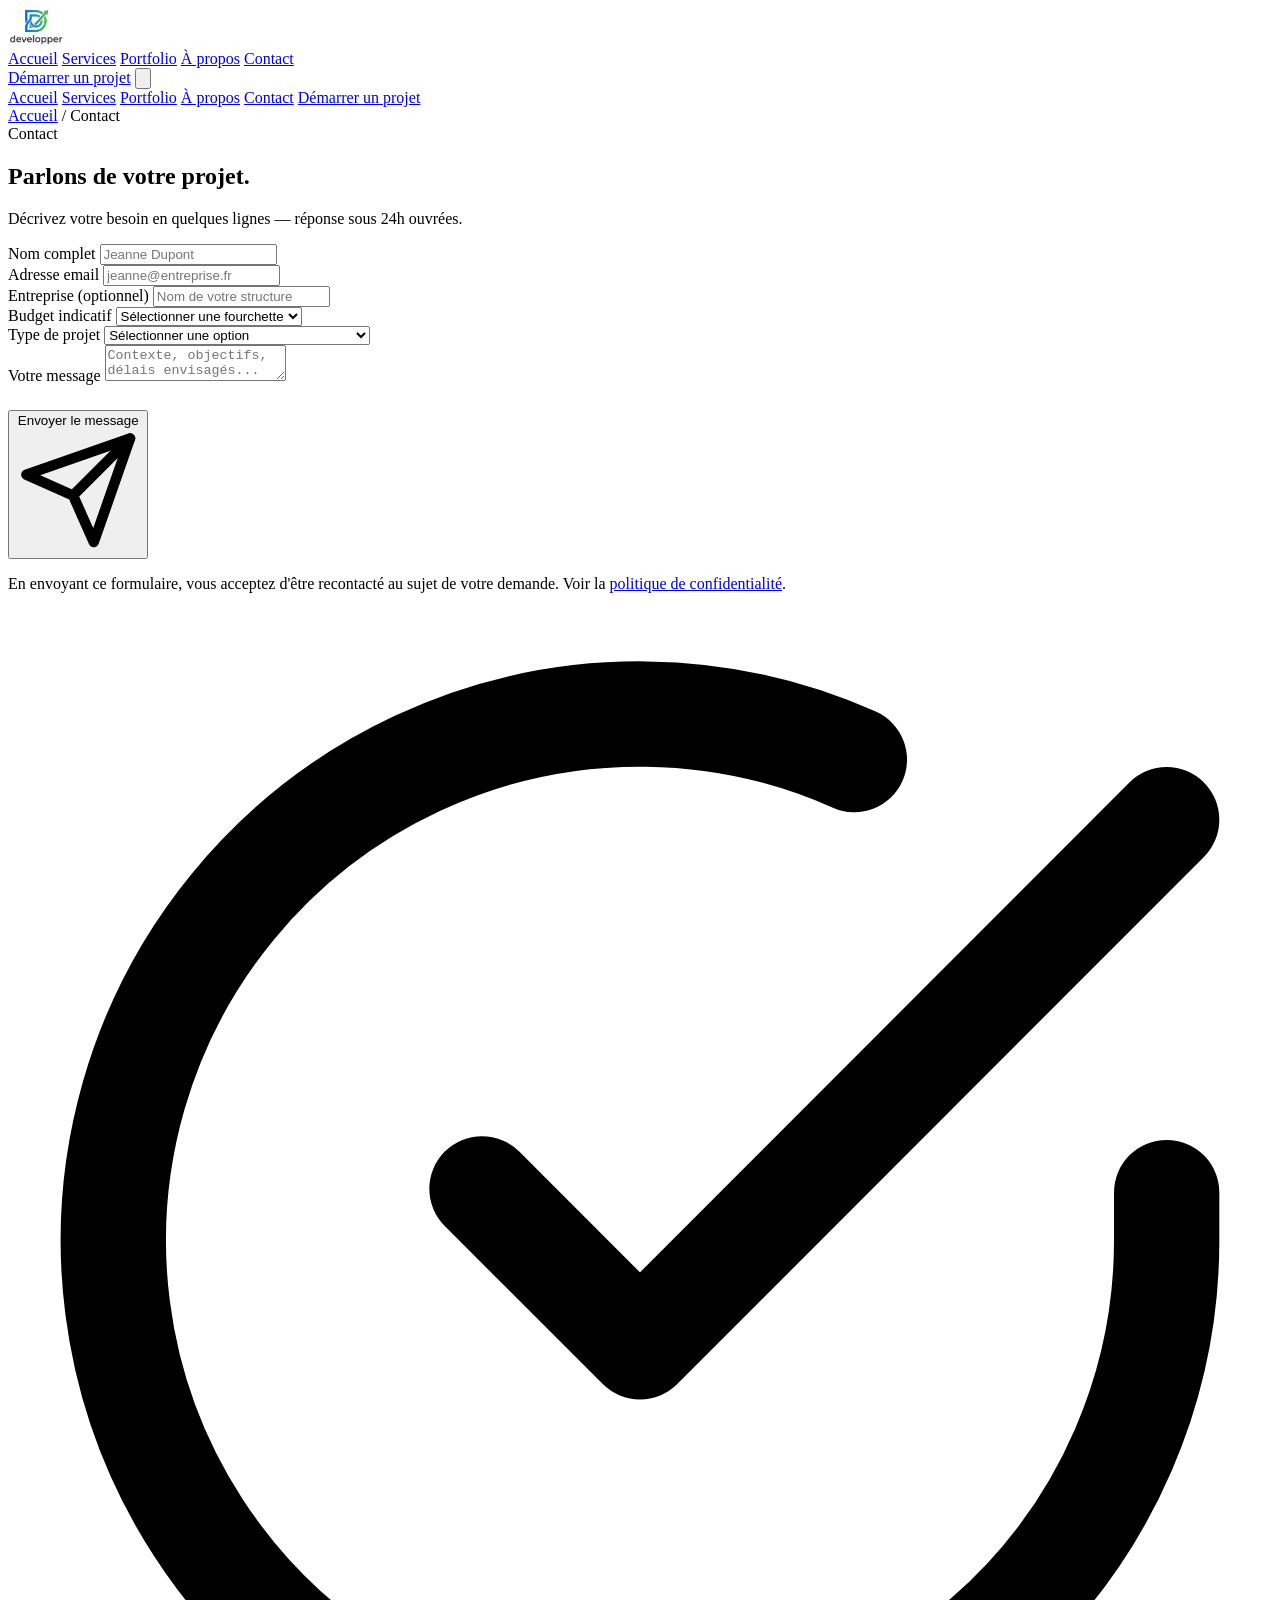
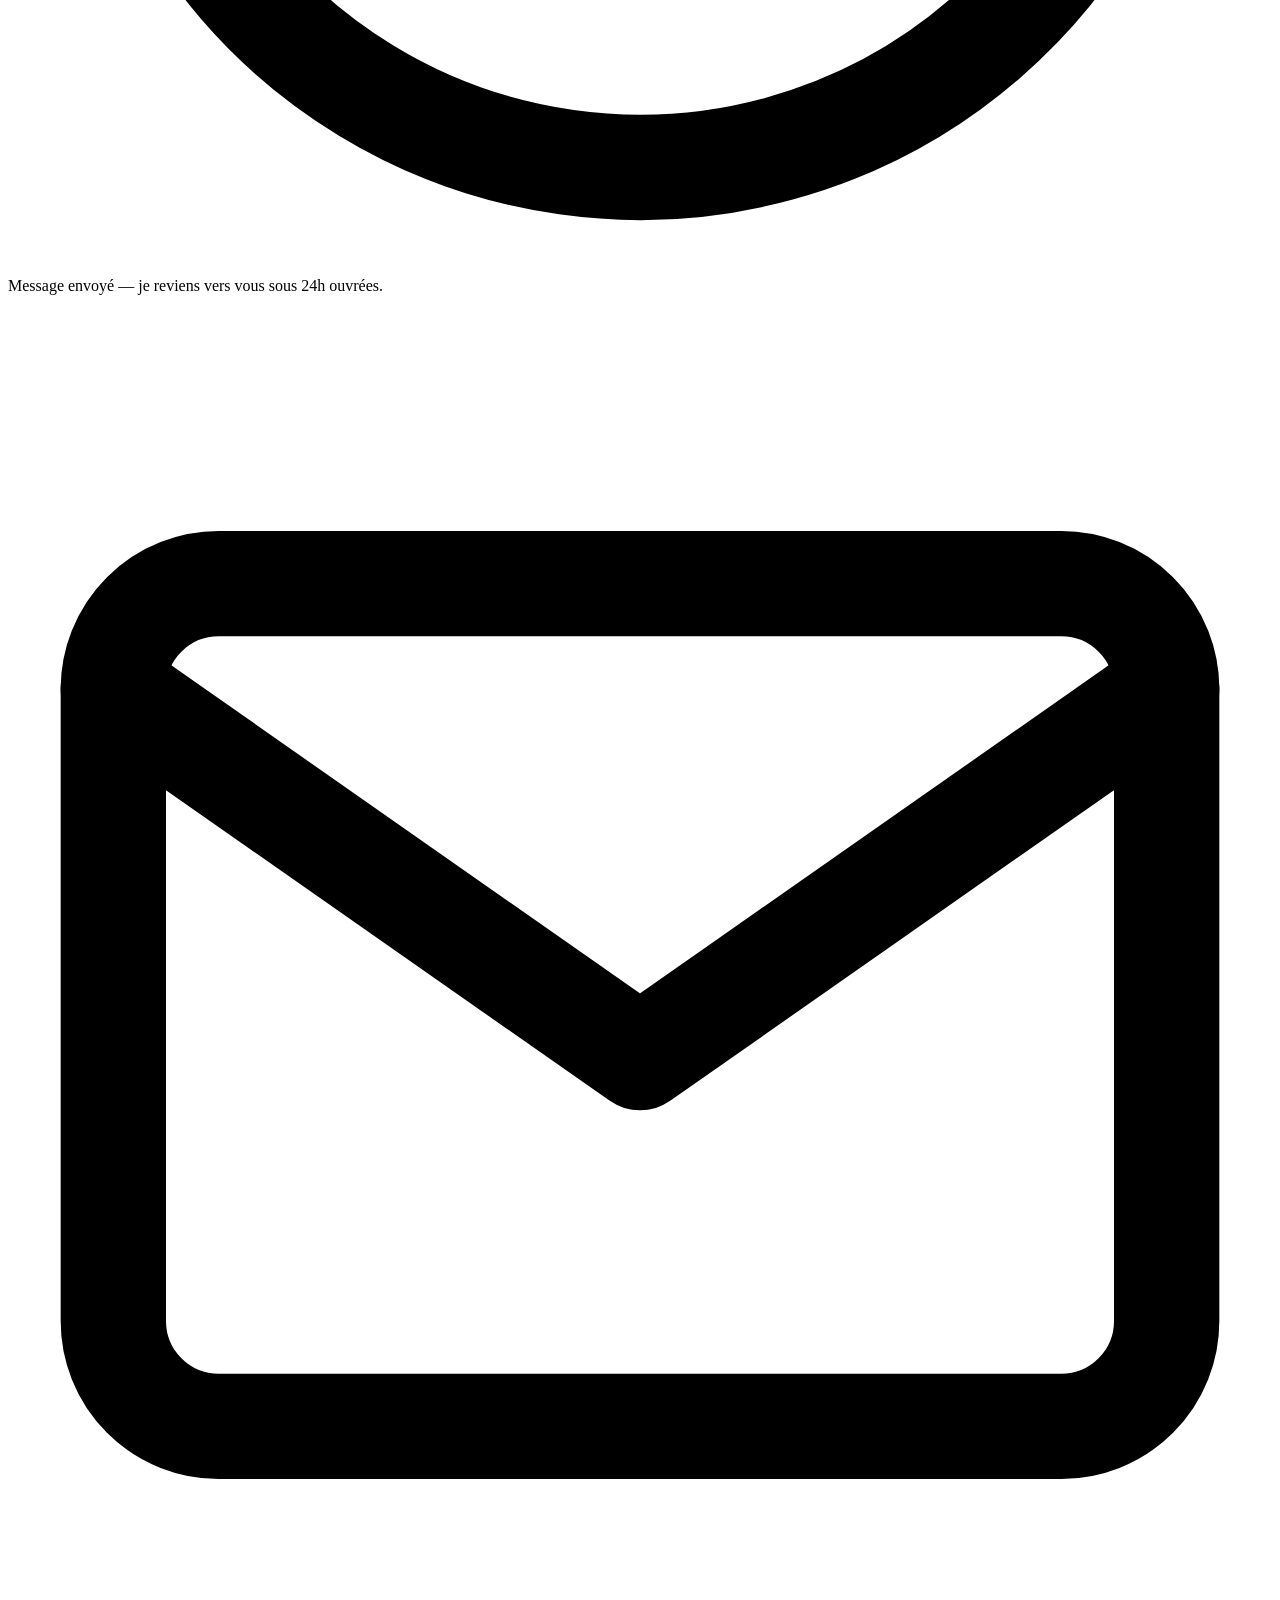
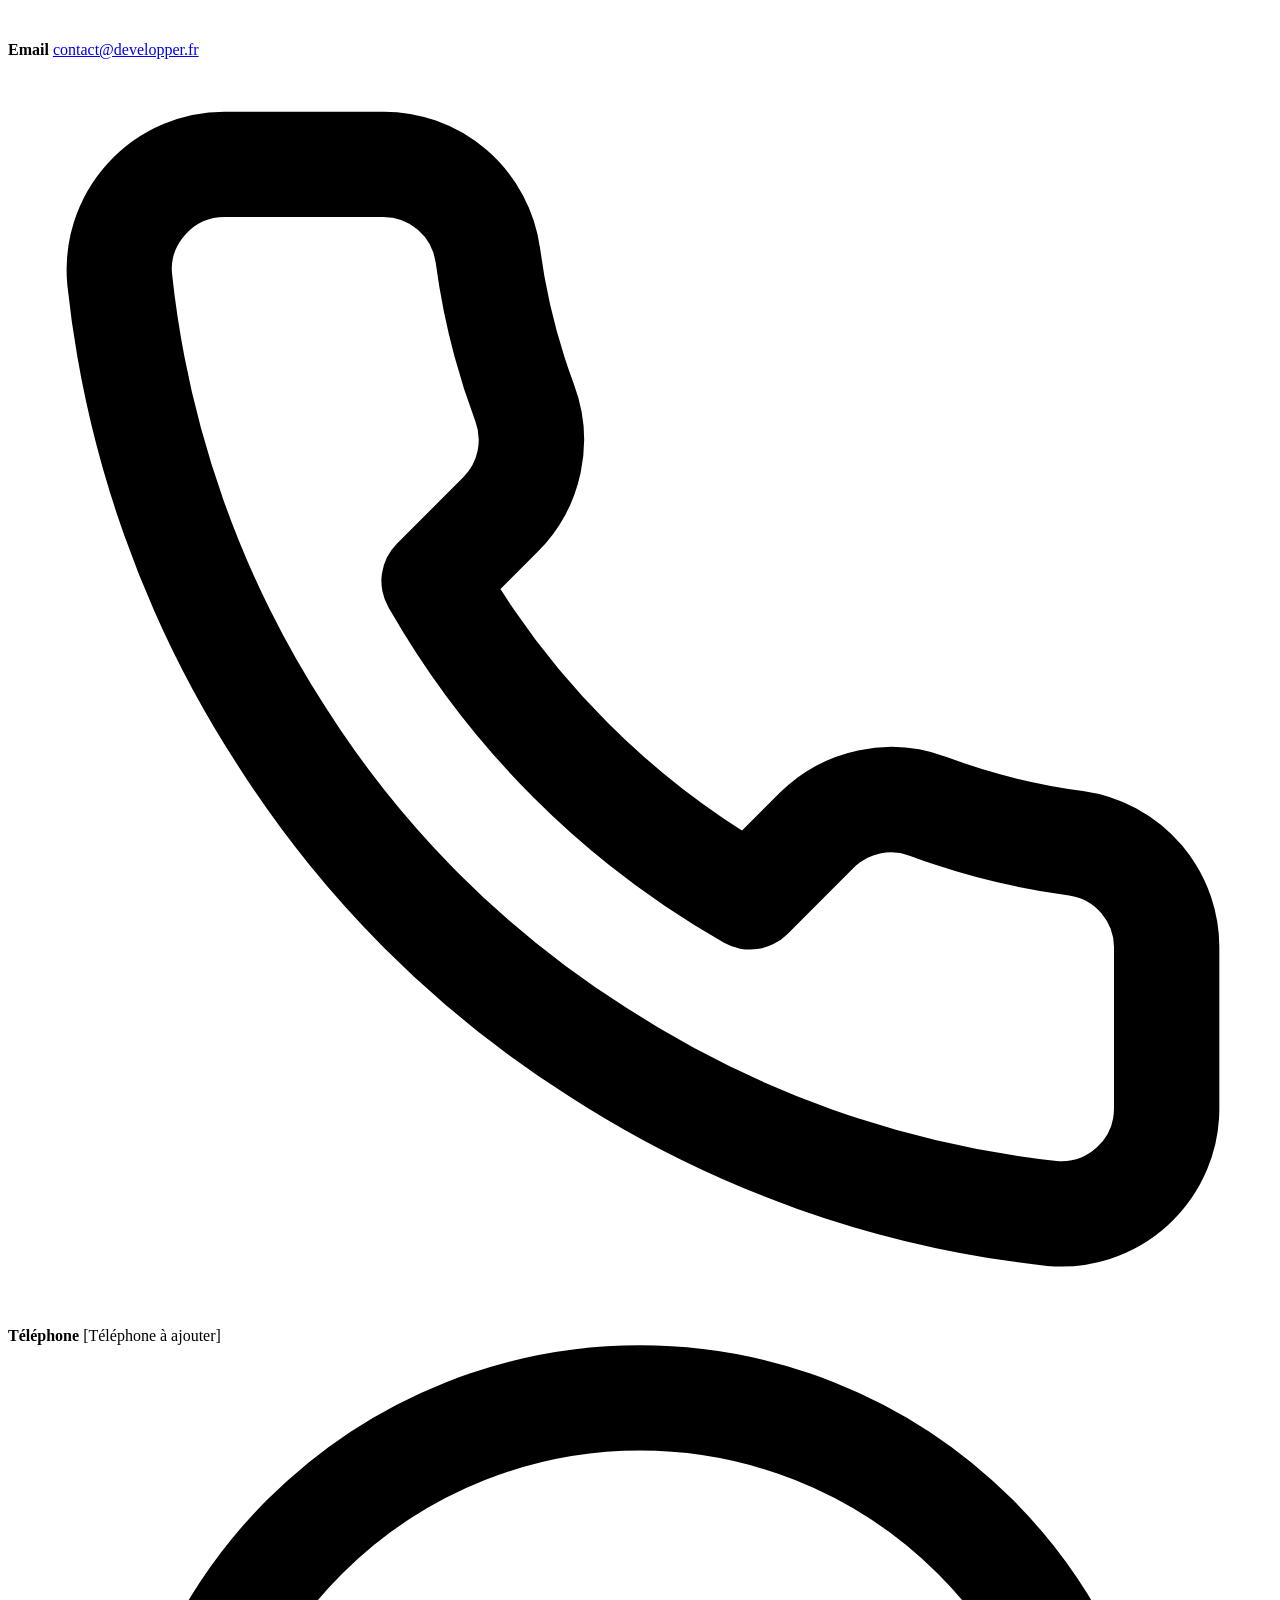
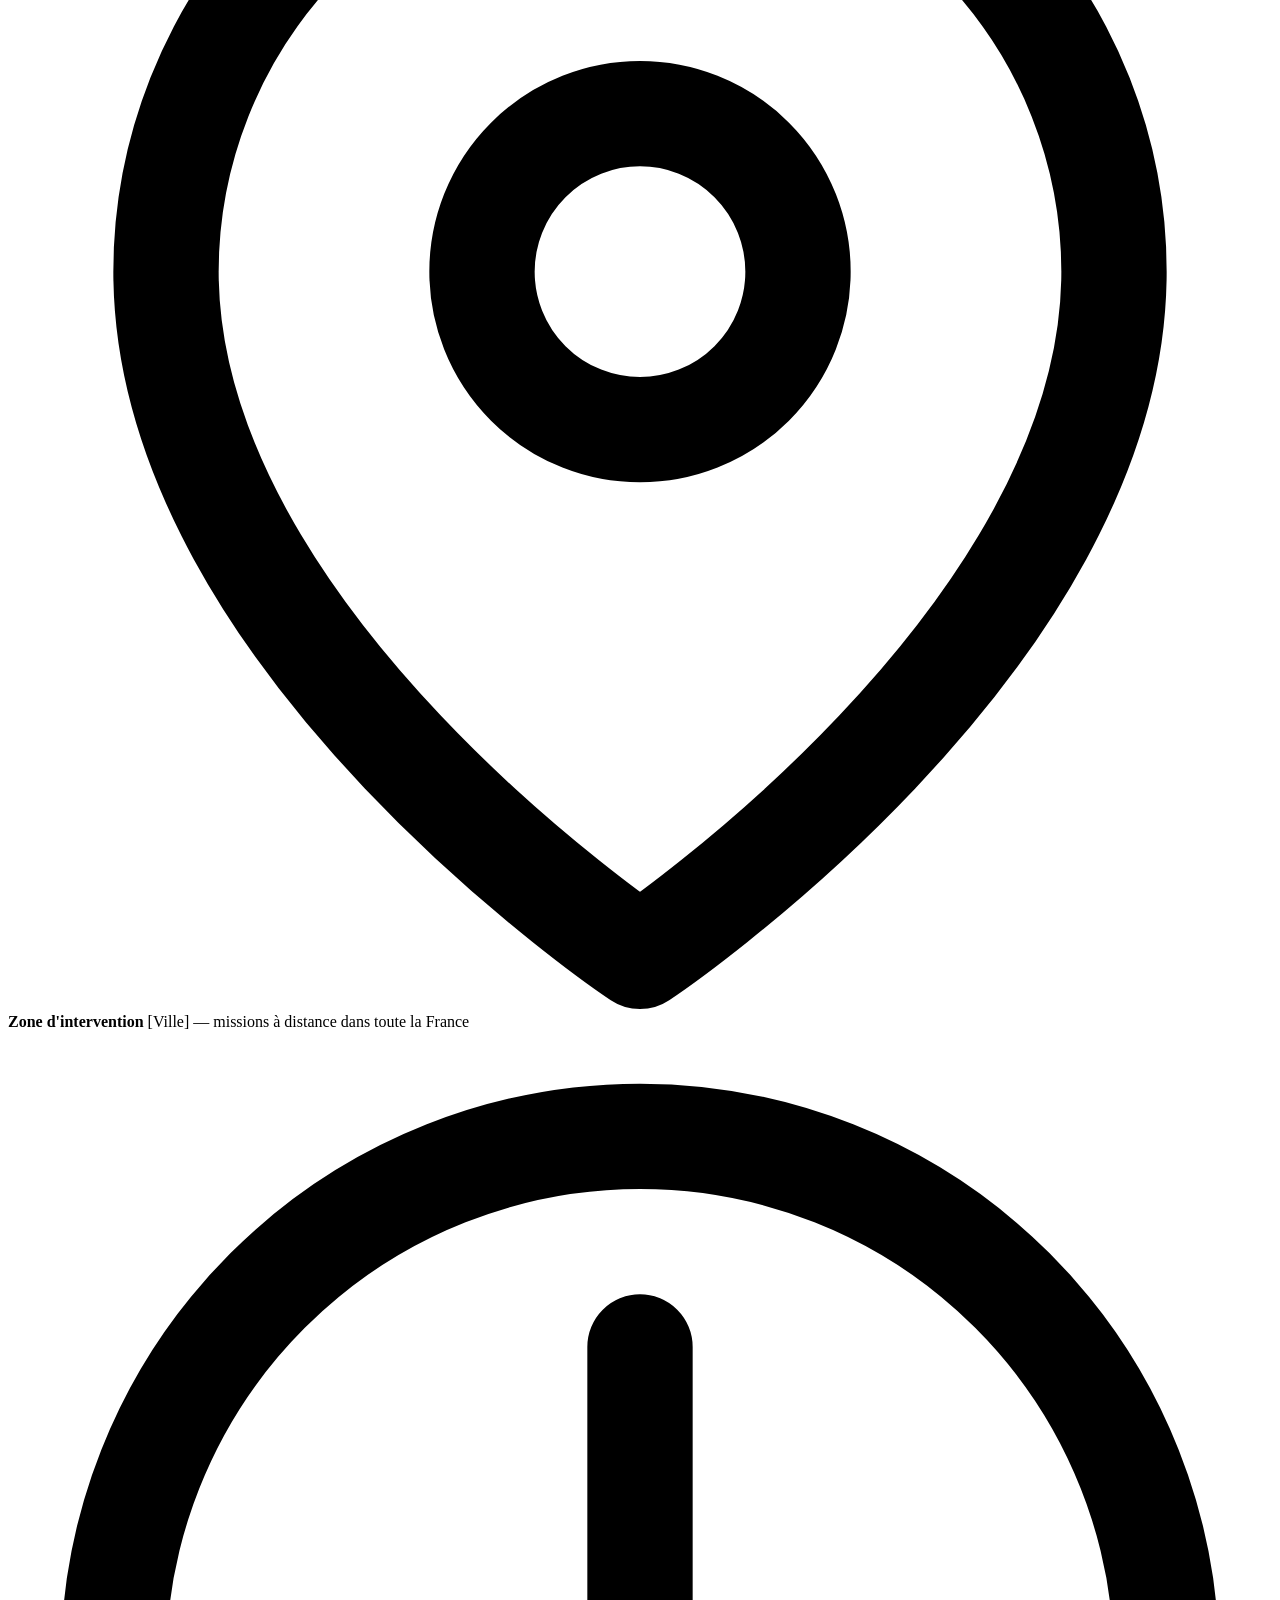
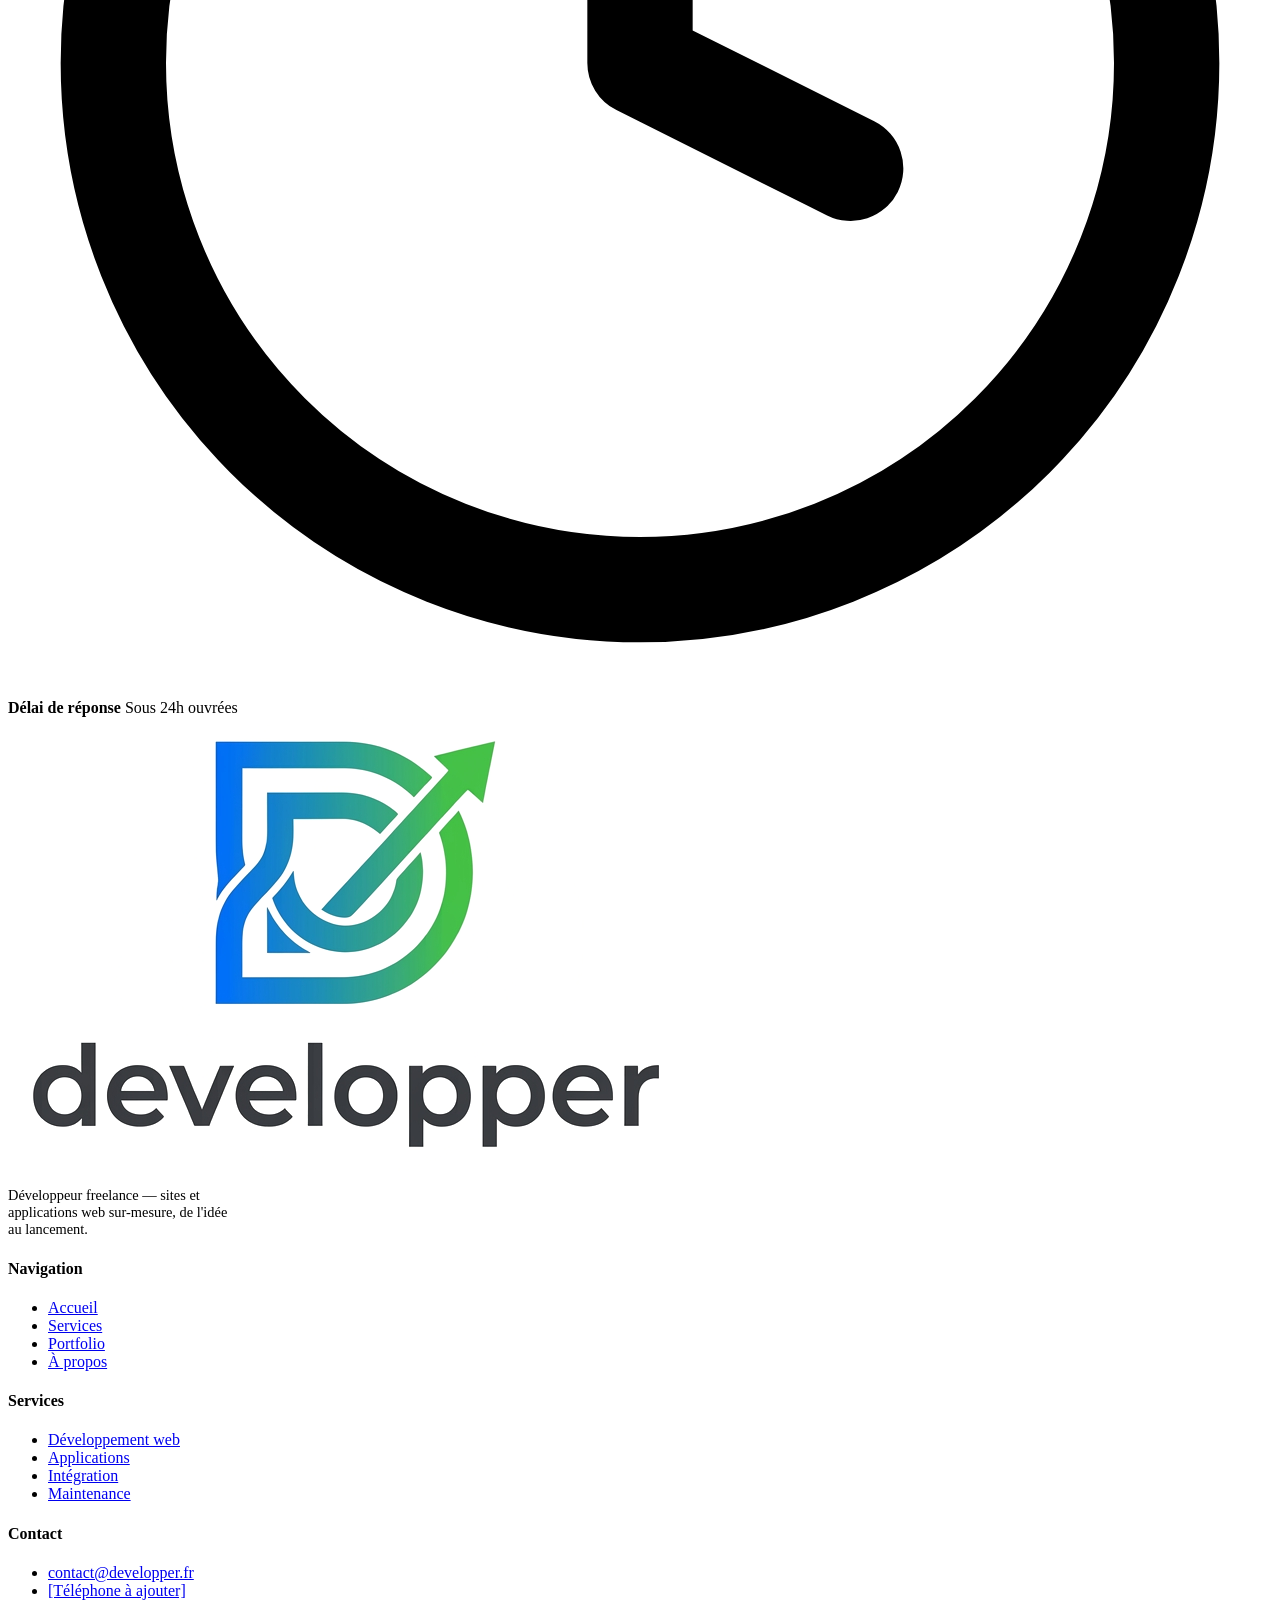
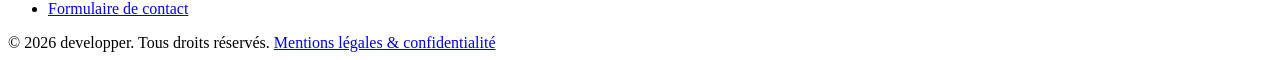
==== contact.html @ 82345ef3 "Add files via upload" ====
<!DOCTYPE html>
<html lang="fr">
<head>
<meta charset="UTF-8">
<meta name="viewport" content="width=device-width, initial-scale=1.0">
<title>Contact — developper</title>
<meta name="description" content="Discutons de votre projet web : formulaire de contact et coordonnées de developper.">
<link rel="icon" type="image/png" href="assets/favicon-32.png">
<link rel="apple-touch-icon" href="assets/favicon-512.png">
<link rel="preconnect" href="https://fonts.googleapis.com">
<link rel="preconnect" href="https://fonts.gstatic.com" crossorigin>
<link href="https://fonts.googleapis.com/css2?family=Montserrat:wght@500;600;700&family=Inter:wght@400;500;600&display=swap" rel="stylesheet">
<link rel="stylesheet" href="css/style.css">
</head>
<body>

<header class="site-header">
  <nav class="nav container">
    <a href="index.html" class="nav-logo" aria-label="developper — accueil">
      <img src="assets/logo-lockup.png" alt="developper — développeur web & solutions tech" style="height:38px;">
    </a>
    <div class="nav-links">
      <a href="index.html">Accueil</a>
      <a href="services.html">Services</a>
      <a href="portfolio.html">Portfolio</a>
      <a href="a-propos.html">À propos</a>
      <a href="contact.html" class="active">Contact</a>
    </div>
    <div class="nav-actions">
      <a href="contact.html" class="btn btn-primary nav-cta">Démarrer un projet</a>
      <button class="nav-toggle" aria-label="Ouvrir le menu" aria-expanded="false">
        <svg viewBox="0 0 24 24" fill="none" stroke="currentColor" stroke-width="2" stroke-linecap="round"><line x1="3" y1="6" x2="21" y2="6"/><line x1="3" y1="12" x2="21" y2="12"/><line x1="3" y1="18" x2="21" y2="18"/></svg>
      </button>
    </div>
  </nav>
  <div class="mobile-menu">
    <a href="index.html">Accueil</a>
    <a href="services.html">Services</a>
    <a href="portfolio.html">Portfolio</a>
    <a href="a-propos.html">À propos</a>
    <a href="contact.html" class="active">Contact</a>
    <a href="contact.html" class="btn btn-primary">Démarrer un projet</a>
  </div>
</header>

<main>

  <section class="page-hero">
    <div class="container">
      <div class="breadcrumb"><a href="index.html">Accueil</a> / Contact</div>
      <span class="eyebrow">Contact</span>
      <h1>Parlons de votre projet.</h1>
      <p class="lede" style="margin-top:1rem;">Décrivez votre besoin en quelques lignes — réponse sous 24h ouvrées.</p>
    </div>
  </section>

  <section class="section">
    <div class="container hero-grid" style="align-items:flex-start;">

      <form id="contact-form" class="reveal" novalidate>
        <div class="form-grid two-col">
          <div class="field">
            <label for="name">Nom complet</label>
            <input type="text" id="name" name="name" placeholder="Jeanne Dupont" required>
          </div>
          <div class="field">
            <label for="email">Adresse email</label>
            <input type="email" id="email" name="email" placeholder="jeanne@entreprise.fr" required>
          </div>
          <div class="field">
            <label for="company">Entreprise <span style="font-weight:400; color:var(--color-text-muted);">(optionnel)</span></label>
            <input type="text" id="company" name="company" placeholder="Nom de votre structure">
          </div>
          <div class="field">
            <label for="budget">Budget indicatif</label>
            <select id="budget" name="budget">
              <option value="">Sélectionner une fourchette</option>
              <option value="lt-2000">Moins de 2 000 €</option>
              <option value="2000-5000">2 000 – 5 000 €</option>
              <option value="5000-15000">5 000 – 15 000 €</option>
              <option value="gt-15000">Plus de 15 000 €</option>
              <option value="unsure">Je ne sais pas encore</option>
            </select>
          </div>
          <div class="field field-full">
            <label for="service">Type de projet</label>
            <select id="service" name="service">
              <option value="">Sélectionner une option</option>
              <option value="site-vitrine">Site vitrine / landing page</option>
              <option value="application">Application sur-mesure</option>
              <option value="integration">Intégration / connexion d'outils</option>
              <option value="maintenance">Maintenance / évolution d'un site existant</option>
              <option value="autre">Autre</option>
            </select>
          </div>
          <div class="field field-full">
            <label for="message">Votre message</label>
            <textarea id="message" name="message" placeholder="Contexte, objectifs, délais envisagés..." required></textarea>
          </div>
        </div>

        <button type="submit" class="btn btn-primary" style="margin-top:1.6rem;">
          Envoyer le message
          <svg viewBox="0 0 24 24" fill="none" stroke="currentColor" stroke-width="2" stroke-linecap="round" stroke-linejoin="round"><line x1="22" y1="2" x2="11" y2="13"/><polygon points="22 2 15 22 11 13 2 9 22 2"/></svg>
        </button>
        <p class="form-note">En envoyant ce formulaire, vous acceptez d'être recontacté au sujet de votre demande. Voir la <a href="mentions-legales.html" style="text-decoration:underline;">politique de confidentialité</a>.</p>

        <div class="form-success" id="form-success">
          <svg viewBox="0 0 24 24" fill="none" stroke="currentColor" stroke-width="2" stroke-linecap="round" stroke-linejoin="round"><path d="M22 11.08V12a10 10 0 1 1-5.93-9.14"/><polyline points="22 4 12 14.01 9 11.01"/></svg>
          Message envoyé — je reviens vers vous sous 24h ouvrées.
        </div>
        <!-- Note technique : ce formulaire est une démo front-end.
             Voir js/main.js pour brancher un envoi réel (Server Action / API + Resend, cf. CLAUDE.md). -->
      </form>

      <aside class="contact-info-card reveal">
        <h3 style="font-family:var(--font-heading); color:#fff; font-size:1.1rem; margin-bottom:0.4rem;">Coordonnées directes</h3>
        <p style="font-size:0.88rem; color:rgba(255,255,255,0.7); margin-bottom:0.5rem;">Vous préférez un autre canal ? Aucun problème.</p>

        <div class="contact-info-item">
          <svg viewBox="0 0 24 24" fill="none" stroke="currentColor" stroke-width="2" stroke-linecap="round" stroke-linejoin="round"><path d="M4 4h16v16H4z" opacity="0"/><path d="M22 6l-10 7L2 6"/><rect x="2" y="4" width="20" height="16" rx="2"/></svg>
          <div>
            <strong>Email</strong>
            <a href="mailto:contact@developper.fr">contact@developper.fr</a>
          </div>
        </div>
        <div class="contact-info-item">
          <svg viewBox="0 0 24 24" fill="none" stroke="currentColor" stroke-width="2" stroke-linecap="round" stroke-linejoin="round"><path d="M22 16.92v3a2 2 0 0 1-2.18 2 19.79 19.79 0 0 1-8.63-3.07 19.5 19.5 0 0 1-6-6 19.79 19.79 0 0 1-3.07-8.67A2 2 0 0 1 4.11 2h3a2 2 0 0 1 2 1.72c.127.96.361 1.903.7 2.81a2 2 0 0 1-.45 2.11L8.09 9.91a16 16 0 0 0 6 6l1.27-1.27a2 2 0 0 1 2.11-.45c.907.339 1.85.573 2.81.7A2 2 0 0 1 22 16.92z"/></svg>
          <div>
            <strong>Téléphone</strong>
            <span>[Téléphone à ajouter]</span>
          </div>
        </div>
        <div class="contact-info-item">
          <svg viewBox="0 0 24 24" fill="none" stroke="currentColor" stroke-width="2" stroke-linecap="round" stroke-linejoin="round"><path d="M21 10c0 7-9 13-9 13s-9-6-9-13a9 9 0 0 1 18 0z"/><circle cx="12" cy="10" r="3"/></svg>
          <div>
            <strong>Zone d'intervention</strong>
            <span>[Ville] — missions à distance dans toute la France</span>
          </div>
        </div>
        <div class="contact-info-item">
          <svg viewBox="0 0 24 24" fill="none" stroke="currentColor" stroke-width="2" stroke-linecap="round" stroke-linejoin="round"><circle cx="12" cy="12" r="10"/><polyline points="12 6 12 12 16 14"/></svg>
          <div>
            <strong>Délai de réponse</strong>
            <span>Sous 24h ouvrées</span>
          </div>
        </div>
      </aside>

    </div>
  </section>

</main>

<footer class="site-footer">
  <div class="container">
    <div class="footer-grid">
      <div class="footer-col">
        <img src="assets/logo-lockup.png" alt="developper" class="footer-logo">
        <p style="font-size:0.9rem; max-width:32ch; margin-top:0.8rem;">Développeur freelance — sites et applications web sur-mesure, de l'idée au lancement.</p>
      </div>
      <div class="footer-col">
        <h4>Navigation</h4>
        <ul>
          <li><a href="index.html">Accueil</a></li>
          <li><a href="services.html">Services</a></li>
          <li><a href="portfolio.html">Portfolio</a></li>
          <li><a href="a-propos.html">À propos</a></li>
        </ul>
      </div>
      <div class="footer-col">
        <h4>Services</h4>
        <ul>
          <li><a href="services.html#developpement-web">Développement web</a></li>
          <li><a href="services.html#applications">Applications</a></li>
          <li><a href="services.html#integration">Intégration</a></li>
          <li><a href="services.html#maintenance">Maintenance</a></li>
        </ul>
      </div>
      <div class="footer-col">
        <h4>Contact</h4>
        <ul>
          <li><a href="mailto:contact@developper.fr">contact@developper.fr</a></li>
          <li><a href="tel:+33000000000">[Téléphone à ajouter]</a></li>
          <li><a href="contact.html">Formulaire de contact</a></li>
        </ul>
      </div>
    </div>
    <div class="footer-bottom">
      <span>© <span id="year"></span> developper. Tous droits réservés.</span>
      <span><a href="mentions-legales.html">Mentions légales & confidentialité</a></span>
    </div>
  </div>
</footer>

<script>document.getElementById('year').textContent = new Date().getFullYear();</script>
<script src="js/main.js"></script>
</body>
</html>
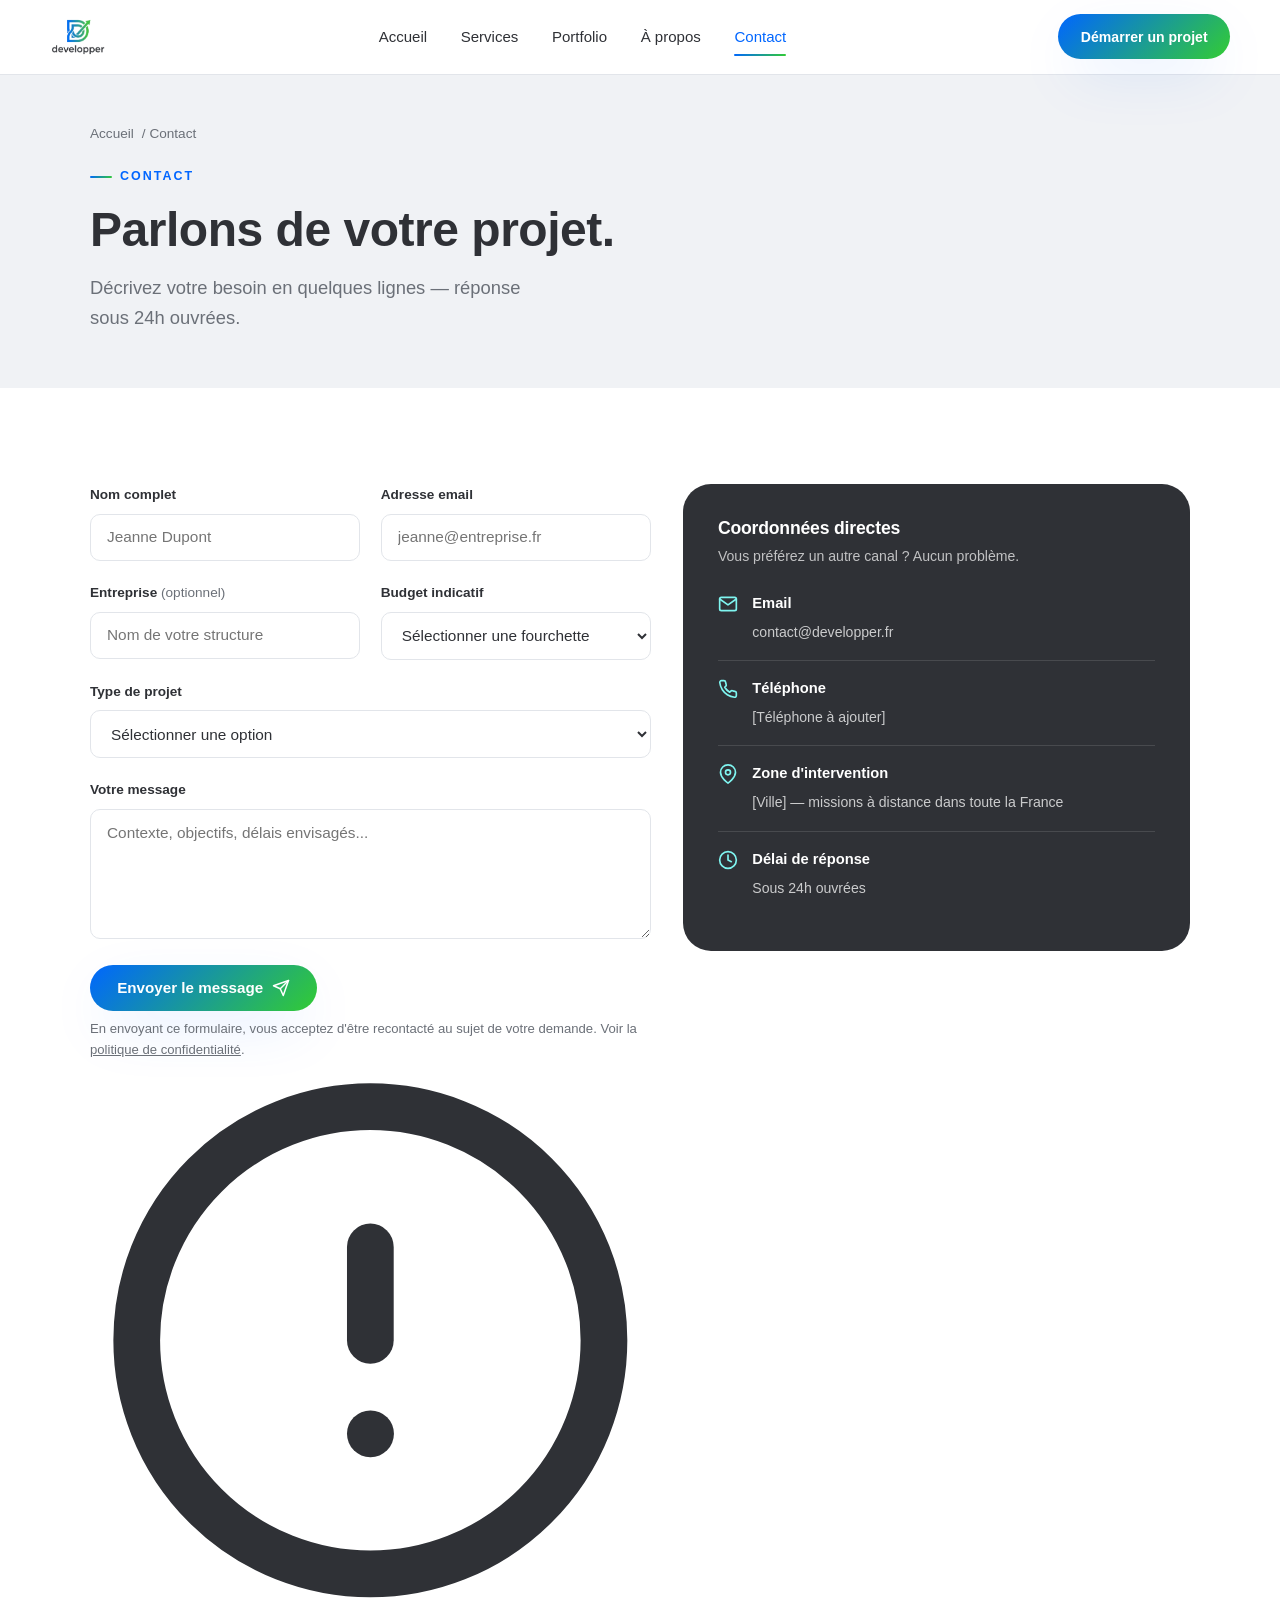
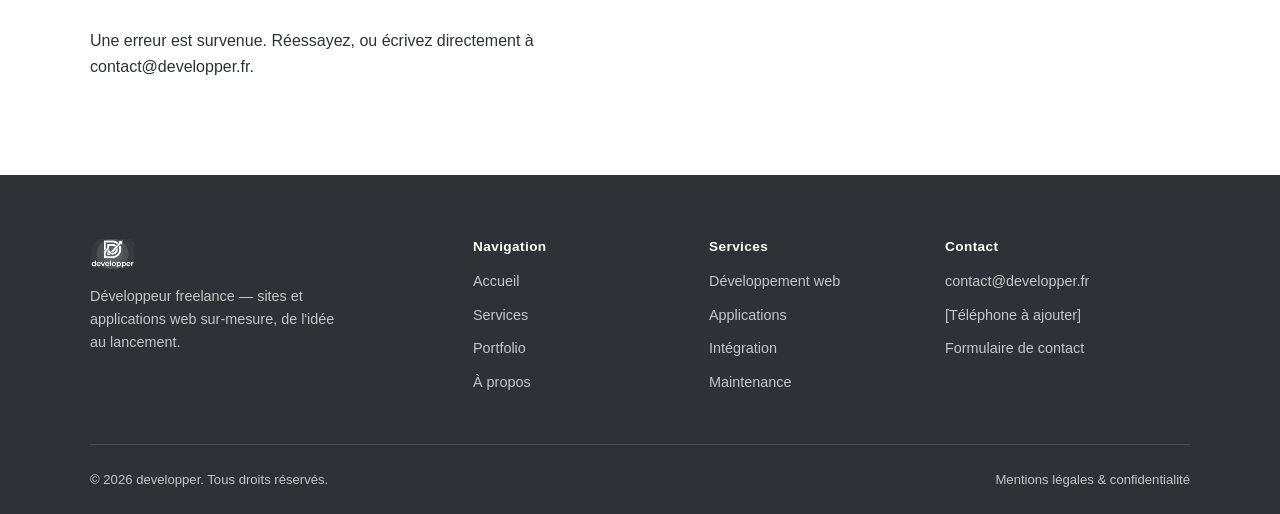
==== commit 18155d4b: "Add files via upload" ====
--- a/contact.html
+++ b/contact.html
@@ -58,6 +58,14 @@
     <div class="container hero-grid" style="align-items:flex-start;">
 
       <form id="contact-form" class="reveal" novalidate>
+        <!-- Connexion Web3Forms : remplace la valeur ci-dessous par ta propre clé
+             (obtenue gratuitement sur https://web3forms.com — "Create Access Key") -->
+        <input type="hidden" name="access_key" value="COLLE_TA_CLE_WEB3FORMS_ICI">
+        <input type="hidden" name="subject" value="Nouveau message depuis le site developper">
+        <input type="hidden" name="from_name" value="Site developper">
+        <!-- Piège anti-spam, doit rester invisible -->
+        <input type="checkbox" name="botcheck" id="botcheck" style="display:none" tabindex="-1" autocomplete="off">
+
         <div class="form-grid two-col">
           <div class="field">
             <label for="name">Nom complet</label>
@@ -99,8 +107,8 @@
           </div>
         </div>
 
-        <button type="submit" class="btn btn-primary" style="margin-top:1.6rem;">
-          Envoyer le message
+        <button type="submit" class="btn btn-primary" id="submit-btn" style="margin-top:1.6rem;">
+          <span id="submit-btn-text">Envoyer le message</span>
           <svg viewBox="0 0 24 24" fill="none" stroke="currentColor" stroke-width="2" stroke-linecap="round" stroke-linejoin="round"><line x1="22" y1="2" x2="11" y2="13"/><polygon points="22 2 15 22 11 13 2 9 22 2"/></svg>
         </button>
         <p class="form-note">En envoyant ce formulaire, vous acceptez d'être recontacté au sujet de votre demande. Voir la <a href="mentions-legales.html" style="text-decoration:underline;">politique de confidentialité</a>.</p>
@@ -109,8 +117,10 @@
           <svg viewBox="0 0 24 24" fill="none" stroke="currentColor" stroke-width="2" stroke-linecap="round" stroke-linejoin="round"><path d="M22 11.08V12a10 10 0 1 1-5.93-9.14"/><polyline points="22 4 12 14.01 9 11.01"/></svg>
           Message envoyé — je reviens vers vous sous 24h ouvrées.
         </div>
-        <!-- Note technique : ce formulaire est une démo front-end.
-             Voir js/main.js pour brancher un envoi réel (Server Action / API + Resend, cf. CLAUDE.md). -->
+        <div class="form-error" id="form-error">
+          <svg viewBox="0 0 24 24" fill="none" stroke="currentColor" stroke-width="2" stroke-linecap="round" stroke-linejoin="round"><circle cx="12" cy="12" r="10"/><line x1="12" y1="8" x2="12" y2="12"/><line x1="12" y1="16" x2="12.01" y2="16"/></svg>
+          <span id="form-error-text">Une erreur est survenue. Réessayez, ou écrivez directement à <a href="mailto:contact@developper.fr">contact@developper.fr</a>.</span>
+        </div>
       </form>
 
       <aside class="contact-info-card reveal">
--- a/css/style.css
+++ b/css/style.css
@@ -0,0 +1,763 @@
+/* ==========================================================================
+   developper — Feuille de style principale
+   Charte graphique officielle "Développeur Branding v1"
+   ========================================================================== */
+
+:root {
+  /* Couleurs de marque (charte officielle) */
+  --color-primary: #0066FF;
+  --color-secondary: #33CC33;
+  --color-text-dark: #2F3136;
+  --color-bg-light: #F0F2F5;
+  --color-white: #FFFFFF;
+
+  --gradient-flow: linear-gradient(135deg, var(--color-primary) 0%, var(--color-secondary) 100%);
+  --gradient-dark: linear-gradient(135deg, #2F3136 0%, #2FF2FF 100%);
+
+  /* Nuances dérivées (pour hover, fonds subtils, bordures) — usage limité */
+  --color-primary-dim: #0052CC;
+  --color-border: #E2E5EA;
+  --color-text-muted: #6B7078;
+
+  /* Typographie */
+  --font-heading: "Montserrat", sans-serif;
+  --font-body: "Inter", sans-serif;
+
+  /* Échelle d'espacement */
+  --space-xs: 0.5rem;
+  --space-sm: 1rem;
+  --space-md: 1.5rem;
+  --space-lg: 2.5rem;
+  --space-xl: 4rem;
+  --space-2xl: 6rem;
+  --space-3xl: 9rem;
+
+  /* Rayon & ombres */
+  --radius-sm: 10px;
+  --radius-md: 16px;
+  --radius-lg: 28px;
+  --shadow-soft: 0 12px 40px -12px rgba(47, 49, 54, 0.16);
+  --shadow-lift: 0 20px 60px -16px rgba(0, 102, 255, 0.28);
+
+  --container-w: 1180px;
+  --angle-shift: 135deg; /* angle signature, repris du dégradé du logo */
+}
+
+/* -------------------------------------------------------------------- */
+/* Reset & base                                                         */
+/* -------------------------------------------------------------------- */
+
+*, *::before, *::after { box-sizing: border-box; }
+
+html {
+  scroll-behavior: smooth;
+  -webkit-font-smoothing: antialiased;
+}
+
+body {
+  margin: 0;
+  font-family: var(--font-body);
+  color: var(--color-text-dark);
+  background: var(--color-white);
+  line-height: 1.6;
+  font-size: 16px;
+  overflow-x: hidden;
+}
+
+img { max-width: 100%; display: block; }
+a { color: inherit; text-decoration: none; }
+ul { margin: 0; padding: 0; list-style: none; }
+button { font-family: inherit; cursor: pointer; }
+
+h1, h2, h3, h4 {
+  font-family: var(--font-heading);
+  font-weight: 700;
+  line-height: 1.12;
+  margin: 0;
+  letter-spacing: -0.01em;
+}
+
+h1 { font-weight: 600; }
+h2 { font-weight: 600; }
+
+p { margin: 0; }
+
+.container {
+  width: 100%;
+  max-width: var(--container-w);
+  margin: 0 auto;
+  padding: 0 1.5rem;
+}
+
+@media (min-width: 768px) {
+  .container { padding: 0 2.5rem; }
+}
+
+section { position: relative; }
+
+/* -------------------------------------------------------------------- */
+/* Typographie utilitaire                                               */
+/* -------------------------------------------------------------------- */
+
+.eyebrow {
+  font-family: var(--font-heading);
+  font-weight: 600;
+  font-size: 0.78rem;
+  letter-spacing: 0.16em;
+  text-transform: uppercase;
+  color: var(--color-primary);
+  display: inline-flex;
+  align-items: center;
+  gap: 0.5rem;
+}
+
+.eyebrow::before {
+  content: "";
+  width: 22px;
+  height: 2px;
+  background: var(--gradient-flow);
+  border-radius: 2px;
+}
+
+.text-gradient {
+  background: var(--gradient-flow);
+  -webkit-background-clip: text;
+  background-clip: text;
+  color: transparent;
+}
+
+.lede {
+  font-size: 1.15rem;
+  color: var(--color-text-muted);
+  max-width: 46ch;
+}
+
+/* -------------------------------------------------------------------- */
+/* Boutons                                                              */
+/* -------------------------------------------------------------------- */
+
+.btn {
+  display: inline-flex;
+  align-items: center;
+  justify-content: center;
+  gap: 0.55rem;
+  font-family: var(--font-heading);
+  font-weight: 600;
+  font-size: 0.95rem;
+  padding: 0.9rem 1.7rem;
+  border-radius: 999px;
+  border: none;
+  transition: transform 0.25s ease, box-shadow 0.25s ease, opacity 0.25s ease;
+  white-space: nowrap;
+}
+
+.btn-primary {
+  background: var(--gradient-flow);
+  color: var(--color-white);
+  box-shadow: var(--shadow-lift);
+}
+
+.btn-primary:hover { transform: translateY(-2px); box-shadow: 0 24px 50px -14px rgba(0,102,255,0.38); }
+
+.btn-outline {
+  background: transparent;
+  color: var(--color-text-dark);
+  border: 1.5px solid var(--color-border);
+}
+
+.btn-outline:hover { border-color: var(--color-primary); color: var(--color-primary); transform: translateY(-2px); }
+
+.btn-ghost-white {
+  background: rgba(255,255,255,0.12);
+  color: var(--color-white);
+  border: 1.5px solid rgba(255,255,255,0.35);
+}
+.btn-ghost-white:hover { background: rgba(255,255,255,0.2); transform: translateY(-2px); }
+
+.btn svg { width: 18px; height: 18px; flex-shrink: 0; }
+
+/* -------------------------------------------------------------------- */
+/* Header / Navigation                                                  */
+/* -------------------------------------------------------------------- */
+
+.site-header {
+  position: sticky;
+  top: 0;
+  z-index: 100;
+  background: rgba(255, 255, 255, 0.86);
+  backdrop-filter: blur(14px);
+  border-bottom: 1px solid var(--color-border);
+}
+
+.nav {
+  display: flex;
+  align-items: center;
+  justify-content: space-between;
+  padding: 0.9rem 0;
+}
+
+.nav-logo { display: flex; align-items: center; gap: 0.6rem; }
+.nav-logo img { height: 34px; width: auto; }
+
+.nav-links {
+  display: none;
+  align-items: center;
+  gap: 2.1rem;
+}
+
+.nav-links a {
+  font-family: var(--font-heading);
+  font-weight: 500;
+  font-size: 0.94rem;
+  color: var(--color-text-dark);
+  position: relative;
+  padding: 0.3rem 0;
+}
+
+.nav-links a::after {
+  content: "";
+  position: absolute;
+  left: 0; bottom: -2px;
+  width: 0; height: 2px;
+  background: var(--gradient-flow);
+  transition: width 0.25s ease;
+  border-radius: 2px;
+}
+
+.nav-links a:hover::after,
+.nav-links a.active::after { width: 100%; }
+
+.nav-links a.active { color: var(--color-primary); }
+
+.nav-actions { display: flex; align-items: center; gap: 1rem; }
+.nav-actions .btn-primary { padding: 0.7rem 1.4rem; font-size: 0.88rem; }
+.nav-cta { display: none; }
+@media (min-width: 960px) { .nav-cta { display: inline-flex; } }
+
+.nav-toggle {
+  display: inline-flex;
+  background: none;
+  border: none;
+  padding: 0.4rem;
+}
+.nav-toggle svg { width: 26px; height: 26px; color: var(--color-text-dark); }
+
+.mobile-menu {
+  display: none;
+  flex-direction: column;
+  gap: 0.2rem;
+  padding: 0.5rem 1.5rem 1.5rem;
+  border-top: 1px solid var(--color-border);
+  background: var(--color-white);
+}
+.mobile-menu.open { display: flex; }
+.mobile-menu a {
+  font-family: var(--font-heading);
+  font-weight: 500;
+  padding: 0.85rem 0;
+  border-bottom: 1px solid var(--color-border);
+  color: var(--color-text-dark);
+}
+.mobile-menu a.active { color: var(--color-primary); }
+.mobile-menu .btn { margin-top: 1rem; width: 100%; }
+
+@media (min-width: 960px) {
+  .nav-links { display: flex; }
+  .nav-toggle { display: none; }
+  .mobile-menu { display: none !important; }
+}
+
+/* -------------------------------------------------------------------- */
+/* Diviseurs diagonaux — motif signature (angle repris du dégradé)      */
+/* -------------------------------------------------------------------- */
+
+.divider {
+  height: 64px;
+  width: 100%;
+  display: block;
+}
+.divider-light-to-white { background: var(--color-bg-light); clip-path: polygon(0 100%, 100% 0, 100% 100%); }
+.divider-white-to-light { background: var(--color-white); clip-path: polygon(0 0, 100% 100%, 0 100%); }
+
+@media (max-width: 640px) {
+  .divider { height: 34px; }
+}
+
+/* -------------------------------------------------------------------- */
+/* Hero — trajectoire signature                                         */
+/* -------------------------------------------------------------------- */
+
+.hero {
+  padding: 3.5rem 0 5rem;
+  background: var(--color-white);
+  overflow: hidden;
+}
+
+.hero-grid {
+  display: grid;
+  gap: 3rem;
+  align-items: center;
+}
+
+@media (min-width: 960px) {
+  .hero-grid { grid-template-columns: 1.05fr 0.95fr; gap: 2rem; }
+}
+
+.hero-headline {
+  font-size: clamp(2.4rem, 5.2vw, 4rem);
+  margin: 1.1rem 0 1.4rem;
+}
+
+.hero-cta-row {
+  display: flex;
+  flex-wrap: wrap;
+  gap: 1rem;
+  margin-top: 2.2rem;
+}
+
+.hero-meta {
+  display: flex;
+  gap: 2.2rem;
+  margin-top: 2.8rem;
+  flex-wrap: wrap;
+}
+.hero-meta-item strong {
+  display: block;
+  font-family: var(--font-heading);
+  font-size: 1.5rem;
+  color: var(--color-text-dark);
+}
+.hero-meta-item span {
+  font-size: 0.85rem;
+  color: var(--color-text-muted);
+}
+
+.hero-visual {
+  position: relative;
+  min-height: 380px;
+}
+
+.path-svg { width: 100%; height: auto; overflow: visible; }
+.path-line {
+  fill: none;
+  stroke: url(#pathGradient);
+  stroke-width: 3;
+  stroke-linecap: round;
+  stroke-dasharray: 900;
+  stroke-dashoffset: 900;
+  animation: draw-path 2.1s cubic-bezier(.65,.05,.36,1) 0.3s forwards;
+}
+.path-node {
+  opacity: 0;
+  animation: fade-in-node 0.5s ease forwards;
+}
+.path-node--1 { animation-delay: 0.4s; }
+.path-node--2 { animation-delay: 1.1s; }
+.path-node--3 { animation-delay: 1.9s; }
+
+@keyframes draw-path { to { stroke-dashoffset: 0; } }
+@keyframes fade-in-node { to { opacity: 1; } }
+
+.hero-card {
+  position: absolute;
+  background: var(--color-white);
+  border: 1px solid var(--color-border);
+  border-radius: var(--radius-md);
+  box-shadow: var(--shadow-soft);
+  padding: 1rem 1.2rem;
+}
+
+@media (prefers-reduced-motion: reduce) {
+  .path-line { animation: none; stroke-dashoffset: 0; }
+  .path-node { animation: none; opacity: 1; }
+  * { scroll-behavior: auto !important; }
+}
+
+/* -------------------------------------------------------------------- */
+/* Sections génériques                                                  */
+/* -------------------------------------------------------------------- */
+
+.section { padding: var(--space-2xl) 0; }
+.section-light { background: var(--color-bg-light); }
+.section-dark {
+  background: var(--gradient-dark);
+  color: var(--color-white);
+}
+.section-dark .eyebrow { color: #7FF5F0; }
+.section-dark .eyebrow::before { background: linear-gradient(90deg, #7FF5F0, var(--color-secondary)); }
+
+.section-head {
+  max-width: 640px;
+  margin-bottom: var(--space-xl);
+}
+.section-head h2 { font-size: clamp(1.9rem, 3.4vw, 2.6rem); margin-top: 0.9rem; }
+.section-head.centered { margin-left: auto; margin-right: auto; text-align: center; }
+
+/* -------------------------------------------------------------------- */
+/* Cartes — services                                                    */
+/* -------------------------------------------------------------------- */
+
+.grid {
+  display: grid;
+  gap: 1.5rem;
+}
+.grid-2 { grid-template-columns: 1fr; }
+.grid-3 { grid-template-columns: 1fr; }
+.grid-4 { grid-template-columns: 1fr; }
+
+@media (min-width: 700px) {
+  .grid-2 { grid-template-columns: 1fr 1fr; }
+  .grid-4 { grid-template-columns: 1fr 1fr; }
+}
+@media (min-width: 960px) {
+  .grid-3 { grid-template-columns: repeat(3, 1fr); }
+  .grid-4 { grid-template-columns: repeat(4, 1fr); }
+}
+
+.card {
+  background: var(--color-white);
+  border: 1px solid var(--color-border);
+  border-radius: var(--radius-md);
+  padding: 1.9rem;
+  transition: transform 0.3s ease, box-shadow 0.3s ease, border-color 0.3s ease;
+}
+.card:hover {
+  transform: translateY(-4px);
+  box-shadow: var(--shadow-soft);
+  border-color: transparent;
+}
+
+.card-icon {
+  width: 48px;
+  height: 48px;
+  border-radius: 14px;
+  background: var(--gradient-flow);
+  display: flex;
+  align-items: center;
+  justify-content: center;
+  margin-bottom: 1.2rem;
+}
+.card-icon svg { width: 24px; height: 24px; color: var(--color-white); }
+
+.card h3 {
+  font-size: 1.15rem;
+  margin-bottom: 0.6rem;
+}
+.card p { color: var(--color-text-muted); font-size: 0.96rem; }
+
+.card-link {
+  margin-top: 1.1rem;
+  display: inline-flex;
+  align-items: center;
+  gap: 0.4rem;
+  font-family: var(--font-heading);
+  font-weight: 600;
+  font-size: 0.88rem;
+  color: var(--color-primary);
+}
+.card-link svg { width: 16px; height: 16px; transition: transform 0.2s ease; }
+.card-link:hover svg { transform: translateX(3px); }
+
+/* -------------------------------------------------------------------- */
+/* Étapes numérotées (process réel → numérotation justifiée)            */
+/* -------------------------------------------------------------------- */
+
+.steps {
+  display: grid;
+  gap: 0;
+  counter-reset: step;
+}
+@media (min-width: 860px) {
+  .steps { grid-template-columns: repeat(4, 1fr); }
+}
+
+.step {
+  position: relative;
+  padding: 1.6rem 1.4rem 1.6rem 0;
+  border-top: 2px solid var(--color-border);
+}
+.step::before {
+  counter-increment: step;
+  content: counter(step, decimal-leading-zero);
+  font-family: var(--font-heading);
+  font-weight: 700;
+  font-size: 0.85rem;
+  color: var(--color-primary);
+  display: block;
+  margin: -0.85rem 0 1rem;
+  background: var(--color-white);
+  width: fit-content;
+  padding-right: 0.6rem;
+}
+.section-light .step::before { background: var(--color-bg-light); }
+.step h3 { font-size: 1.05rem; margin-bottom: 0.5rem; }
+.step p { color: var(--color-text-muted); font-size: 0.92rem; }
+
+/* -------------------------------------------------------------------- */
+/* Portfolio                                                            */
+/* -------------------------------------------------------------------- */
+
+.project-card {
+  border-radius: var(--radius-lg);
+  overflow: hidden;
+  border: 1px solid var(--color-border);
+  background: var(--color-white);
+  transition: transform 0.3s ease, box-shadow 0.3s ease;
+}
+.project-card:hover { transform: translateY(-5px); box-shadow: var(--shadow-soft); }
+
+.project-thumb {
+  aspect-ratio: 16/10;
+  background: var(--gradient-flow);
+  position: relative;
+  display: flex;
+  align-items: center;
+  justify-content: center;
+}
+.project-thumb svg { width: 46px; height: 46px; color: rgba(255,255,255,0.85); }
+
+.project-placeholder-tag {
+  position: absolute;
+  top: 12px; right: 12px;
+  background: rgba(47,49,54,0.55);
+  color: #fff;
+  font-size: 0.68rem;
+  font-family: var(--font-heading);
+  letter-spacing: 0.06em;
+  text-transform: uppercase;
+  padding: 0.3rem 0.6rem;
+  border-radius: 999px;
+}
+
+.project-body { padding: 1.6rem 1.7rem 1.9rem; }
+.project-tags { display: flex; gap: 0.5rem; flex-wrap: wrap; margin-bottom: 0.8rem; }
+.tag {
+  font-size: 0.72rem;
+  font-family: var(--font-heading);
+  font-weight: 600;
+  letter-spacing: 0.03em;
+  color: var(--color-primary);
+  background: rgba(0,102,255,0.08);
+  padding: 0.25rem 0.6rem;
+  border-radius: 999px;
+}
+.project-body h3 { font-size: 1.2rem; margin-bottom: 0.5rem; }
+.project-body p { color: var(--color-text-muted); font-size: 0.94rem; margin-bottom: 0.3rem; }
+.project-result {
+  margin-top: 0.9rem;
+  padding-top: 0.9rem;
+  border-top: 1px dashed var(--color-border);
+  font-size: 0.88rem;
+  font-weight: 600;
+  color: var(--color-secondary);
+}
+
+/* -------------------------------------------------------------------- */
+/* Témoignages                                                          */
+/* -------------------------------------------------------------------- */
+
+.testimonial-card {
+  background: var(--color-white);
+  border: 1px solid var(--color-border);
+  border-radius: var(--radius-md);
+  padding: 1.9rem;
+  position: relative;
+}
+.testimonial-quote {
+  font-family: var(--font-heading);
+  font-size: 1.02rem;
+  line-height: 1.5;
+  color: var(--color-text-dark);
+  margin-bottom: 1.3rem;
+}
+.testimonial-person { display: flex; align-items: center; gap: 0.8rem; }
+.testimonial-avatar {
+  width: 42px; height: 42px;
+  border-radius: 50%;
+  background: var(--gradient-flow);
+  flex-shrink: 0;
+}
+.testimonial-person strong { display: block; font-size: 0.92rem; }
+.testimonial-person span { font-size: 0.82rem; color: var(--color-text-muted); }
+
+.placeholder-badge {
+  position: absolute;
+  top: 1rem; right: 1rem;
+  font-size: 0.65rem;
+  font-family: var(--font-heading);
+  font-weight: 700;
+  letter-spacing: 0.05em;
+  text-transform: uppercase;
+  color: #B4770F;
+  background: #FFF3DD;
+  padding: 0.25rem 0.55rem;
+  border-radius: 999px;
+}
+
+/* -------------------------------------------------------------------- */
+/* CTA bandeau                                                          */
+/* -------------------------------------------------------------------- */
+
+.cta-band {
+  background: var(--gradient-flow);
+  border-radius: var(--radius-lg);
+  padding: 3rem 2.2rem;
+  color: var(--color-white);
+  display: flex;
+  flex-direction: column;
+  gap: 1.6rem;
+  align-items: flex-start;
+}
+@media (min-width: 800px) {
+  .cta-band { flex-direction: row; align-items: center; justify-content: space-between; padding: 3.2rem 3.5rem; }
+}
+.cta-band h2 { font-size: clamp(1.6rem, 3vw, 2.1rem); max-width: 480px; }
+.cta-band p { opacity: 0.92; margin-top: 0.6rem; max-width: 420px; }
+
+/* -------------------------------------------------------------------- */
+/* Formulaire (page contact)                                            */
+/* -------------------------------------------------------------------- */
+
+.form-grid { display: grid; gap: 1.3rem; }
+@media (min-width: 700px) { .form-grid.two-col { grid-template-columns: 1fr 1fr; } }
+
+.field { display: flex; flex-direction: column; gap: 0.5rem; }
+.field label {
+  font-family: var(--font-heading);
+  font-weight: 600;
+  font-size: 0.85rem;
+}
+.field input, .field select, .field textarea {
+  font-family: var(--font-body);
+  font-size: 0.96rem;
+  padding: 0.85rem 1rem;
+  border-radius: var(--radius-sm);
+  border: 1.5px solid var(--color-border);
+  background: var(--color-white);
+  color: var(--color-text-dark);
+  transition: border-color 0.2s ease, box-shadow 0.2s ease;
+}
+.field input:focus, .field select:focus, .field textarea:focus {
+  outline: none;
+  border-color: var(--color-primary);
+  box-shadow: 0 0 0 4px rgba(0,102,255,0.12);
+}
+.field textarea { resize: vertical; min-height: 130px; }
+.field-full { grid-column: 1 / -1; }
+
+.form-note {
+  font-size: 0.82rem;
+  color: var(--color-text-muted);
+  margin-top: 0.4rem;
+}
+
+.form-success {
+  display: none;
+  align-items: center;
+  gap: 0.7rem;
+  background: rgba(51,204,51,0.1);
+  border: 1px solid rgba(51,204,51,0.35);
+  color: #1F8A1F;
+  padding: 1rem 1.2rem;
+  border-radius: var(--radius-sm);
+  font-family: var(--font-heading);
+  font-weight: 600;
+  font-size: 0.9rem;
+  margin-top: 1.2rem;
+}
+.form-success.show { display: flex; }
+.form-success svg { width: 20px; height: 20px; flex-shrink: 0; }
+
+.contact-info-card {
+  background: var(--color-text-dark);
+  color: var(--color-white);
+  border-radius: var(--radius-lg);
+  padding: 2.2rem;
+}
+.contact-info-item {
+  display: flex;
+  gap: 0.9rem;
+  align-items: flex-start;
+  padding: 1rem 0;
+  border-bottom: 1px solid rgba(255,255,255,0.12);
+}
+.contact-info-item:last-child { border-bottom: none; }
+.contact-info-item svg { width: 20px; height: 20px; color: #7FF5F0; flex-shrink: 0; margin-top: 2px; }
+.contact-info-item strong { display: block; font-family: var(--font-heading); font-size: 0.92rem; margin-bottom: 0.2rem; }
+.contact-info-item span, .contact-info-item a { font-size: 0.88rem; color: rgba(255,255,255,0.75); }
+
+/* -------------------------------------------------------------------- */
+/* Footer                                                               */
+/* -------------------------------------------------------------------- */
+
+.site-footer {
+  background: var(--color-text-dark);
+  color: rgba(255,255,255,0.72);
+  padding: var(--space-xl) 0 var(--space-md);
+}
+.footer-grid {
+  display: grid;
+  gap: 2.5rem;
+  padding-bottom: var(--space-lg);
+  border-bottom: 1px solid rgba(255,255,255,0.12);
+}
+@media (min-width: 800px) {
+  .footer-grid { grid-template-columns: 1.4fr 0.8fr 0.8fr 1fr; }
+}
+.footer-logo { height: 30px; margin-bottom: 1rem; filter: brightness(0) invert(1); }
+.footer-col h4 {
+  font-family: var(--font-heading);
+  font-size: 0.85rem;
+  color: var(--color-white);
+  margin-bottom: 1rem;
+  letter-spacing: 0.03em;
+}
+.footer-col ul li { margin-bottom: 0.65rem; font-size: 0.9rem; }
+.footer-col ul li a:hover { color: var(--color-white); }
+.footer-bottom {
+  display: flex;
+  flex-direction: column;
+  gap: 0.8rem;
+  padding-top: var(--space-md);
+  font-size: 0.82rem;
+}
+@media (min-width: 700px) {
+  .footer-bottom { flex-direction: row; justify-content: space-between; align-items: center; }
+}
+.footer-bottom a:hover { color: var(--color-white); }
+
+/* -------------------------------------------------------------------- */
+/* Reveal on scroll                                                     */
+/* -------------------------------------------------------------------- */
+
+.reveal { opacity: 0; transform: translateY(18px); transition: opacity 0.6s ease, transform 0.6s ease; }
+.reveal.in-view { opacity: 1; transform: translateY(0); }
+
+/* -------------------------------------------------------------------- */
+/* Page header (sous-pages)                                             */
+/* -------------------------------------------------------------------- */
+
+.page-hero {
+  padding: 3rem 0 3.5rem;
+  background: var(--color-bg-light);
+}
+.page-hero h1 { font-size: clamp(2rem, 4.4vw, 3rem); margin-top: 1rem; max-width: 700px; }
+.breadcrumb {
+  display: flex;
+  align-items: center;
+  gap: 0.5rem;
+  font-size: 0.85rem;
+  color: var(--color-text-muted);
+  margin-bottom: 1rem;
+}
+.breadcrumb a:hover { color: var(--color-primary); }
+
+/* -------------------------------------------------------------------- */
+/* Focus visible (accessibilité)                                        */
+/* -------------------------------------------------------------------- */
+
+a:focus-visible, button:focus-visible, input:focus-visible, textarea:focus-visible, select:focus-visible {
+  outline: 2.5px solid var(--color-primary);
+  outline-offset: 3px;
+  border-radius: 4px;
+}
